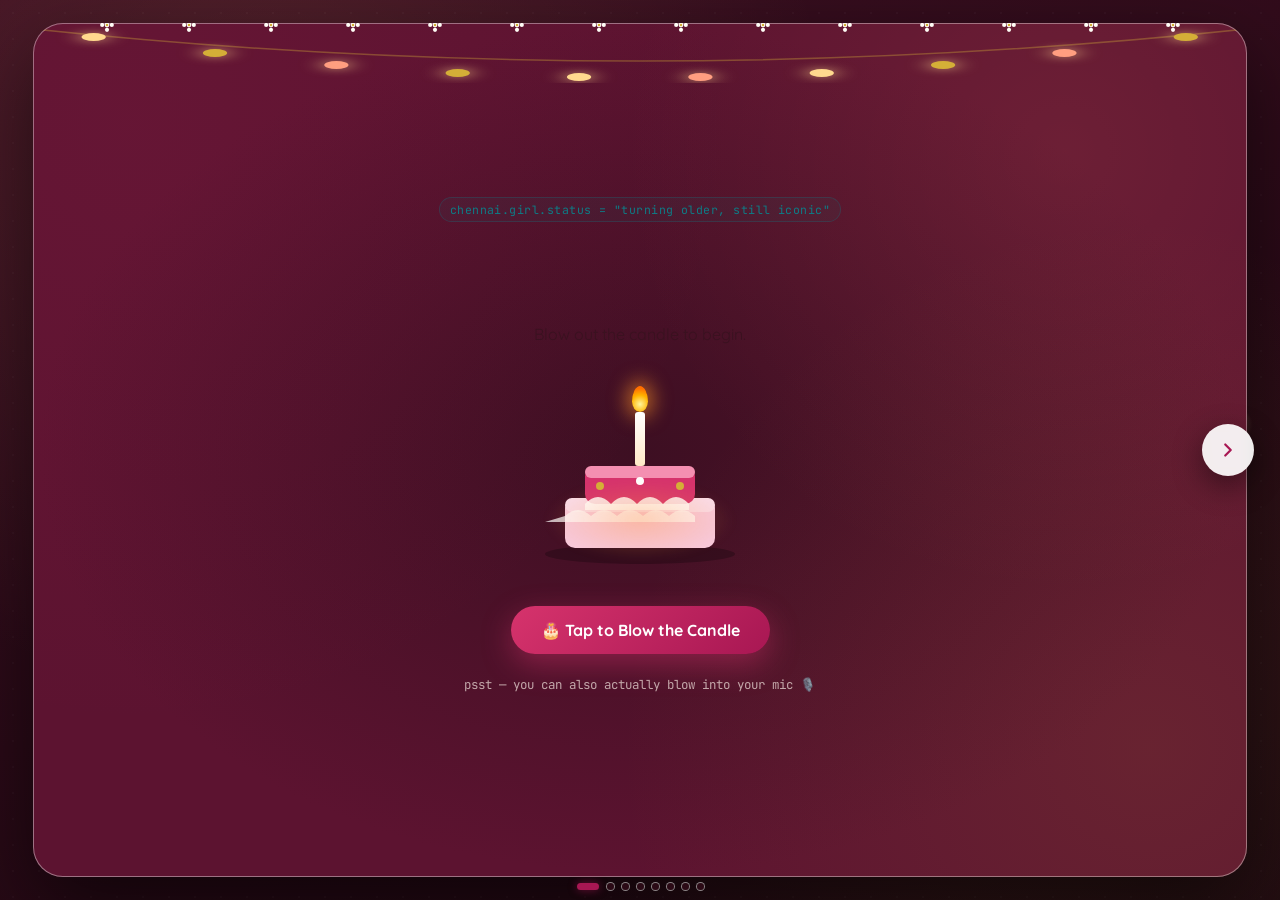
==== index.html @ cf581ee5 "Add files via upload" ====
<!DOCTYPE html>
<html lang="en">
<head>
<meta charset="UTF-8">
<meta name="viewport" content="width=device-width, initial-scale=1.0, maximum-scale=1, user-scalable=no">
<title>Happy Birthday, Ruth Mariya ✦</title>
<link rel="preconnect" href="https://fonts.googleapis.com">
<link rel="preconnect" href="https://fonts.gstatic.com" crossorigin>
<link href="https://fonts.googleapis.com/css2?family=Playfair+Display:ital,wght@0,500;0,600;0,700;1,600&family=Quicksand:wght@400;500;600;700&family=JetBrains+Mono:wght@400;500&family=Anton&family=Dancing+Script:wght@600;700&display=swap" rel="stylesheet">
<link rel="stylesheet" href="styles.css">
</head>
<body>

<canvas id="confetti"></canvas>

<div id="stage">
  <div class="bokeh" style="width:60px; height:60px; top:8%; left:6%; animation-duration:7s;"></div>
  <div class="bokeh" style="width:34px; height:34px; top:70%; left:12%; animation-duration:9s; animation-delay:1s;"></div>
  <div class="bokeh" style="width:80px; height:80px; top:18%; left:88%; animation-duration:8s; animation-delay:2s;"></div>
  <div class="bokeh" style="width:26px; height:26px; top:82%; left:80%; animation-duration:6s; animation-delay:0.5s;"></div>
  <div class="bokeh" style="width:44px; height:44px; top:50%; left:3%; animation-duration:10s; animation-delay:1.5s;"></div>
  <div class="bokeh" style="width:50px; height:50px; top:45%; left:94%; animation-duration:8.5s; animation-delay:2.5s;"></div>


  <!-- ============ SLIDE 0 — CANDLE ============ -->
  <section class="slide cake-slide active" data-index="0">
    <div class="garland" aria-hidden="true"></div>

    <svg class="string-lights" viewBox="0 0 400 60" preserveAspectRatio="none">
      <path d="M0 6 Q200 70 400 6" fill="none" stroke="rgba(212,175,55,0.35)" stroke-width="1.5"/>
      <g class="bulb-row">
        <circle class="bulb" cx="20" cy="14" r="4"/><circle class="bulb" cx="60" cy="30" r="4"/>
        <circle class="bulb" cx="100" cy="42" r="4"/><circle class="bulb" cx="140" cy="50" r="4"/>
        <circle class="bulb" cx="180" cy="54" r="4"/><circle class="bulb" cx="220" cy="54" r="4"/>
        <circle class="bulb" cx="260" cy="50" r="4"/><circle class="bulb" cx="300" cy="42" r="4"/>
        <circle class="bulb" cx="340" cy="30" r="4"/><circle class="bulb" cx="380" cy="14" r="4"/>
      </g>
    </svg>

    <div class="content">
      <span class="tag reveal">chennai.girl.status = "turning older, still iconic"</span>
      <h1 class="title title-glow reveal">Make a wish, Princess 🕯️</h1>
      <p class="message reveal">Blow out the candle to begin.</p>

      <div class="cake-wrap reveal">
        <div class="cake-glow"></div>
        <div class="candle"></div>
        <div class="flame" id="flame"></div>
        <svg class="cake-svg" viewBox="0 0 220 140" id="cakeSvg">
          <ellipse cx="110" cy="128" rx="95" ry="10" fill="rgba(0,0,0,0.25)"/>
          <rect x="35" y="72" width="150" height="50" rx="10" fill="#F8C9DC"/>
          <rect x="35" y="72" width="150" height="14" rx="7" fill="#FADCE9"/>
          <rect x="55" y="40" width="110" height="38" rx="10" fill="#D6336C"/>
          <rect x="55" y="40" width="110" height="12" rx="6" fill="#F48FB1"/>
          <path d="M55 78 q13 -14 26 0 q13 -14 26 0 q13 -14 26 0 q13 -14 26 0 v6 h-104 z" fill="#fff" opacity="0.85"/>
          <path d="M35 90 q13 -12 26 0 q13 -12 26 0 q13 -12 26 0 q13 -12 26 0 q13 -12 26 0 v6 h-150 z" fill="#fff" opacity="0.7"/>
          <circle cx="70" cy="60" r="4" fill="#D4AF37"/>
          <circle cx="110" cy="55" r="4" fill="#fff"/>
          <circle cx="150" cy="60" r="4" fill="#D4AF37"/>
        </svg>
      </div>

      <button id="blowBtn">🎂 Tap to Blow the Candle</button>
      <div class="mic-hint">psst — you can also actually blow into your mic 🎙️</div>
      <div class="wish-made" id="wishMade">✨ Wish made. Chennai skies heard it. ✨</div>
    </div>
  </section>

  <!-- ============ SLIDE 1 — HERO ============ -->
  <section class="slide hero-slide" data-index="1">

    <svg class="hero-decor topleft" viewBox="0 0 170 170" fill="none" stroke="var(--rose-deep)" stroke-width="2" stroke-linecap="round">
      <ellipse cx="40" cy="40" rx="26" ry="32" opacity="0.55"/>
      <ellipse cx="78" cy="30" rx="22" ry="28" opacity="0.75"/>
      <ellipse cx="55" cy="70" rx="20" ry="25" opacity="0.9"/>
      <path d="M40 72 L48 110" opacity="0.5"/>
      <path d="M78 58 L70 108" opacity="0.7"/>
      <path d="M55 95 L58 128" opacity="0.9"/>
      <circle cx="130" cy="18" r="3" fill="var(--gold)" stroke="none"/>
      <circle cx="145" cy="40" r="2.4" fill="var(--coral)" stroke="none"/>
      <circle cx="120" cy="45" r="2" fill="var(--rose)" stroke="none"/>
    </svg>

    <svg class="hero-decor bottomright" viewBox="0 0 230 200" fill="none" stroke="var(--maroon)" stroke-width="2" stroke-linecap="round" stroke-linejoin="round">
      <rect x="20" y="118" width="52" height="52" rx="3" opacity="0.55"/>
      <path d="M20 140 H72 M46 118 V170" opacity="0.55"/>
      <rect x="78" y="98" width="62" height="72" rx="3" opacity="0.8"/>
      <path d="M78 126 H140 M109 98 V170" opacity="0.8"/>
      <path d="M170 60 C168 40 190 30 196 48 C202 30 220 40 214 60 C230 55 232 78 214 80 C222 96 200 104 196 88 C190 104 168 96 176 80 C160 78 162 55 170 60 Z" opacity="0.85"/>
      <path d="M196 100 L196 130" opacity="0.6"/>
      <path d="M150 70 l6 6 M158 55 l7 3 M180 30 l3 8 M205 25 l5 6" opacity="0.7"/>
      <path d="M215 15 l4 4 -4 4 -4 -4 Z" fill="var(--gold)" stroke="none" opacity="0.9"/>
      <circle cx="160" cy="40" r="2.6" fill="var(--rose)" stroke="none"/>
      <circle cx="145" cy="25" r="2" fill="var(--coral)" stroke="none"/>
    </svg>

    <!-- jasmine cluster, top right -->
    <svg class="hero-decor topright" viewBox="0 0 150 130" fill="none">
      <g stroke="var(--rose-deep)" stroke-width="1.4">
        <g transform="translate(30,28)">
          <circle r="9" fill="#FFFDF6"/><circle cx="-13" r="7.5" fill="#FFFDF6"/><circle cx="13" r="7.5" fill="#FFFDF6"/>
          <circle cy="-13" r="7.5" fill="#FFFDF6"/><circle cy="13" r="7.5" fill="#FFFDF6"/>
          <circle cx="-9" cy="-9" r="7" fill="#FFFDF6"/><circle cx="9" cy="-9" r="7" fill="#FFFDF6"/>
          <circle r="4" fill="var(--gold)" stroke="none"/>
        </g>
        <g transform="translate(88,18) scale(0.75)">
          <circle r="9" fill="#FFFDF6"/><circle cx="-13" r="7.5" fill="#FFFDF6"/><circle cx="13" r="7.5" fill="#FFFDF6"/>
          <circle cy="-13" r="7.5" fill="#FFFDF6"/><circle cy="13" r="7.5" fill="#FFFDF6"/>
          <circle r="4" fill="var(--gold)" stroke="none"/>
        </g>
        <g transform="translate(65,58) scale(0.55)">
          <circle r="9" fill="#FFFDF6"/><circle cx="-13" r="7.5" fill="#FFFDF6"/><circle cx="13" r="7.5" fill="#FFFDF6"/>
          <circle cy="-13" r="7.5" fill="#FFFDF6"/><circle cy="13" r="7.5" fill="#FFFDF6"/>
          <circle r="4" fill="var(--rose)" stroke="none"/>
        </g>
        <path d="M30 41 Q26 70 40 92" opacity="0.6"/>
        <path d="M88 31 Q80 55 65 66" opacity="0.6"/>
        <ellipse cx="20" cy="70" rx="7" ry="3" fill="#8FAE68" stroke="none" transform="rotate(-30 20 70)"/>
        <ellipse cx="48" cy="82" rx="7" ry="3" fill="#8FAE68" stroke="none" transform="rotate(20 48 82)"/>
      </g>
    </svg>

    <!-- jasmine sprig, bottom left -->
    <svg class="hero-decor bottomleft" viewBox="0 0 150 120" fill="none">
      <g stroke="var(--gold)" stroke-width="1.4">
        <path d="M10 110 Q30 70 20 30" opacity="0.55"/>
        <g transform="translate(20,28)">
          <circle r="8" fill="#FFFDF6"/><circle cx="-12" r="6.6" fill="#FFFDF6"/><circle cx="12" r="6.6" fill="#FFFDF6"/>
          <circle cy="-12" r="6.6" fill="#FFFDF6"/><circle cy="12" r="6.6" fill="#FFFDF6"/>
          <circle r="3.6" fill="var(--rose)" stroke="none"/>
        </g>
        <g transform="translate(46,54) scale(0.7)">
          <circle r="8" fill="#FFFDF6"/><circle cx="-12" r="6.6" fill="#FFFDF6"/><circle cx="12" r="6.6" fill="#FFFDF6"/>
          <circle cy="-12" r="6.6" fill="#FFFDF6"/><circle cy="12" r="6.6" fill="#FFFDF6"/>
          <circle r="3.6" fill="var(--gold)" stroke="none"/>
        </g>
        <ellipse cx="14" cy="70" rx="6" ry="2.6" fill="#8FAE68" stroke="none" transform="rotate(-40 14 70)"/>
        <ellipse cx="35" cy="90" rx="6" ry="2.6" fill="#8FAE68" stroke="none" transform="rotate(15 35 90)"/>
      </g>
    </svg>

    <!-- ambient floating jasmine petals -->
    <div class="petal-layer" aria-hidden="true">
      <div class="petal" style="left:8%;  width:14px; height:14px; animation-duration:11s; animation-delay:0s;">
        <svg viewBox="0 0 20 20"><circle cx="10" cy="10" r="3" fill="#FFFDF6"/><circle cx="4" cy="10" r="2.6" fill="#FFFDF6"/><circle cx="16" cy="10" r="2.6" fill="#FFFDF6"/><circle cx="10" cy="4" r="2.6" fill="#FFFDF6"/><circle cx="10" cy="16" r="2.6" fill="#FFFDF6"/><circle cx="10" cy="10" r="1.6" fill="var(--gold)"/></svg>
      </div>
      <div class="petal" style="left:22%; width:10px; height:10px; animation-duration:14s; animation-delay:2s;">
        <svg viewBox="0 0 20 20"><circle cx="10" cy="10" r="3" fill="#FFFDF6"/><circle cx="4" cy="10" r="2.6" fill="#FFFDF6"/><circle cx="16" cy="10" r="2.6" fill="#FFFDF6"/><circle cx="10" cy="4" r="2.6" fill="#FFFDF6"/><circle cx="10" cy="16" r="2.6" fill="#FFFDF6"/><circle cx="10" cy="10" r="1.6" fill="var(--rose)"/></svg>
      </div>
      <div class="petal" style="left:48%; width:12px; height:12px; animation-duration:9s;  animation-delay:1s;">
        <svg viewBox="0 0 20 20"><circle cx="10" cy="10" r="3" fill="#FFFDF6"/><circle cx="4" cy="10" r="2.6" fill="#FFFDF6"/><circle cx="16" cy="10" r="2.6" fill="#FFFDF6"/><circle cx="10" cy="4" r="2.6" fill="#FFFDF6"/><circle cx="10" cy="16" r="2.6" fill="#FFFDF6"/><circle cx="10" cy="10" r="1.6" fill="var(--gold)"/></svg>
      </div>
      <div class="petal" style="left:66%; width:11px; height:11px; animation-duration:13s; animation-delay:3.5s;">
        <svg viewBox="0 0 20 20"><circle cx="10" cy="10" r="3" fill="#FFFDF6"/><circle cx="4" cy="10" r="2.6" fill="#FFFDF6"/><circle cx="16" cy="10" r="2.6" fill="#FFFDF6"/><circle cx="10" cy="4" r="2.6" fill="#FFFDF6"/><circle cx="10" cy="16" r="2.6" fill="#FFFDF6"/><circle cx="10" cy="10" r="1.6" fill="var(--rose)"/></svg>
      </div>
      <div class="petal" style="left:80%; width:15px; height:15px; animation-duration:10s; animation-delay:0.8s;">
        <svg viewBox="0 0 20 20"><circle cx="10" cy="10" r="3" fill="#FFFDF6"/><circle cx="4" cy="10" r="2.6" fill="#FFFDF6"/><circle cx="16" cy="10" r="2.6" fill="#FFFDF6"/><circle cx="10" cy="4" r="2.6" fill="#FFFDF6"/><circle cx="10" cy="16" r="2.6" fill="#FFFDF6"/><circle cx="10" cy="10" r="1.6" fill="var(--gold)"/></svg>
      </div>
      <div class="petal" style="left:92%; width:9px;  height:9px;  animation-duration:15s; animation-delay:4.5s;">
        <svg viewBox="0 0 20 20"><circle cx="10" cy="10" r="3" fill="#FFFDF6"/><circle cx="4" cy="10" r="2.6" fill="#FFFDF6"/><circle cx="16" cy="10" r="2.6" fill="#FFFDF6"/><circle cx="10" cy="4" r="2.6" fill="#FFFDF6"/><circle cx="10" cy="16" r="2.6" fill="#FFFDF6"/><circle cx="10" cy="10" r="1.6" fill="var(--rose)"/></svg>
      </div>
    </div>

    <div class="hero-card">
      <div class="hero-photo-col">
        <div class="hero-photo-frame reveal" data-img="hero">
          <div class="fallback">Ruth<br>Mariya S</div>
        </div>
        <div class="hero-dots reveal" aria-hidden="true"><span></span><span></span><span></span></div>
        <div class="hero-handle reveal">devops.engineer 🌸 Chennai</div>
      </div>
      <div class="hero-text-col">
        <span class="hero-eyebrow reveal">git commit -m "another trip around the sun"</span>
        <h1 class="hero-headline reveal">Happy<br><span class="accent">Birthday</span></h1>
        <p class="hero-message reveal">Chennai girl, jasmine in her hair, biryani on her plate, and the whole Bay of Bengal in her heart. Wishing my favourite Junior a year as bright as she is.</p>
        <div class="hero-name-row reveal">
          <svg class="hero-name-flower" viewBox="0 0 30 30" fill="none" stroke="var(--gold)" stroke-width="1.2">
            <circle cx="15" cy="15" r="4.2" fill="#FFFDF6"/><circle cx="6" cy="15" r="3.6" fill="#FFFDF6"/><circle cx="24" cy="15" r="3.6" fill="#FFFDF6"/>
            <circle cx="15" cy="6" r="3.6" fill="#FFFDF6"/><circle cx="15" cy="24" r="3.6" fill="#FFFDF6"/>
            <circle cx="15" cy="15" r="2" fill="var(--rose)" stroke="none"/>
          </svg>
          <div class="hero-name">Ruth Mariya</div>
        </div>
      </div>
    </div>
  </section>

  <!-- ============ SLIDES 2–6 — CHAPTERS (rendered by JS) ============ -->

</div>

<button class="nav-arrow" id="prevBtn" aria-label="Previous">
  <svg viewBox="0 0 24 24" fill="none" stroke-width="2.4" stroke-linecap="round" stroke-linejoin="round"><path d="M15 18l-6-6 6-6"/></svg>
</button>
<button class="nav-arrow hint" id="nextBtn" aria-label="Next">
  <svg viewBox="0 0 24 24" fill="none" stroke-width="2.4" stroke-linecap="round" stroke-linejoin="round"><path d="M9 18l6-6-6-6"/></svg>
</button>
<div id="dots"></div>

<script src="script.js"></script>
</body>
</html>
---- styles.css ----
/* =========================================================
   RUTH'S BIRTHDAY SITE — design tokens
   Palette:
     --cream        #FFF6ED  jasmine-cotton background
     --rose         #D6336C  kumkum / temple pink (primary)
     --rose-deep    #A81753  pressed / active rose
     --maroon       #5C1330  kanjivaram silk (headings / ink)
     --coral        #FF8A65  Marina Beach sunset accent
     --gold         #D4A B37 -> corrected below
     --gold         #D4AF37  temple gold / jasmine centers
     --teal         #0E7C86  Bay of Bengal accent (used sparingly)
     --ink          #3A1220  body text
   Type:
     Display: 'Playfair Display' (celebratory serif, restrained)
     Body:    'Quicksand'        (warm, rounded)
     Utility: 'JetBrains Mono'   (devops in-joke tags)
   Signature element: an animated jasmine "mālai" (garland) motif that
   drapes across every slide, plus a real blow-the-candle ritual to open.
   ========================================================= */

:root{
  --cream:#FFF6ED;
  --cream-2:#FFEFE0;
  --rose:#D6336C;
  --rose-deep:#A81753;
  --maroon:#5C1330;
  --coral:#FF8A65;
  --gold:#D4AF37;
  --teal:#0E7C86;
  --ink:#3A1220;
  --shadow: 0 20px 60px rgba(92,19,48,0.18);
}

*{box-sizing:border-box; -webkit-tap-highlight-color:transparent;}
html,body{margin:0; padding:0; height:100%; overflow:hidden; background:var(--maroon);}
body{
  font-family:'Quicksand', sans-serif;
  color:var(--ink);
}
@media (prefers-reduced-motion: reduce){
  *{animation-duration:0.001ms !important; animation-iteration-count:1 !important; transition-duration:0.001ms !important;}
}

h1,h2,h3{ font-family:'Playfair Display', serif; margin:0; }
.tag{
  font-family:'JetBrains Mono', monospace;
  font-size:0.72rem;
  letter-spacing:0.04em;
  color:var(--teal);
  background:rgba(14,124,134,0.08);
  border:1px solid rgba(14,124,134,0.25);
  padding:4px 10px;
  border-radius:20px;
  display:inline-block;
}

/* ---------- STAGE ---------- */
#stage{
  position:relative;
  width:100vw;
  height:100vh;
  height:100dvh;
  overflow:hidden;
  background:
    radial-gradient(circle at 20% 15%, rgba(255,175,120,0.12), transparent 45%),
    radial-gradient(circle at 82% 78%, rgba(212,175,55,0.10), transparent 40%),
    linear-gradient(160deg, #3d0f22 0%, #2a0a17 55%, #1c0710 100%);
}
#stage::before{
  content:"";
  position:absolute; inset:0;
  pointer-events:none;
  opacity:0.5;
  background-image:radial-gradient(rgba(255,255,255,0.05) 1px, transparent 1.4px);
  background-size:26px 26px;
}
.bokeh{
  position:absolute; border-radius:50%;
  background:radial-gradient(circle at 35% 35%, rgba(255,214,153,0.55), rgba(255,214,153,0) 70%);
  filter:blur(1px);
  animation:bokehDrift ease-in-out infinite;
  pointer-events:none;
  z-index:1;
}
@keyframes bokehDrift{
  0%,100%{ transform:translateY(0) translateX(0) scale(1); opacity:0.5; }
  50%{ transform:translateY(-22px) translateX(10px) scale(1.15); opacity:0.85; }
}

.slide{
  position:absolute;
  inset:2.6vh 2.6vw;
  border-radius:30px;
  display:flex;
  align-items:center;
  justify-content:center;
  transform:translateX(112%) scale(0.96);
  transition:transform 0.85s cubic-bezier(.65,.05,.28,1);
  background:linear-gradient(180deg, var(--cream) 0%, var(--cream-2) 100%);
  overflow:hidden;
  box-shadow:0 30px 80px rgba(0,0,0,0.55), 0 0 0 1px rgba(255,255,255,0.4) inset;
  z-index:2;
}
.slide.active{ transform:translateX(0%) scale(1); z-index:3; }
.slide.prev{ transform:translateX(-112%) scale(0.96); }

/* petal-strewn texture on every slide */
.slide::before{
  content:"";
  position:absolute; inset:0;
  background-image:
    radial-gradient(circle at 8% 12%, rgba(214,51,108,0.08) 0, transparent 45%),
    radial-gradient(circle at 92% 85%, rgba(212,175,55,0.10) 0, transparent 40%),
    radial-gradient(circle at 85% 15%, rgba(255,138,101,0.10) 0, transparent 35%);
  pointer-events:none;
}

@media (max-width:640px){
  .slide{ inset:0; border-radius:0; }
}

/* ---------- JASMINE GARLAND (signature element) ---------- */
.garland{
  position:absolute;
  top:-6px; left:0; right:0;
  height:70px;
  display:flex;
  justify-content:space-evenly;
  pointer-events:none;
  z-index:5;
}
.garland span{
  display:inline-block;
  width:16px; height:16px;
  animation:sway 3.2s ease-in-out infinite;
  transform-origin:top center;
}
.garland span svg{ width:100%; height:100%; }
.garland span:nth-child(odd){ animation-delay:0.4s; }
.garland span:nth-child(3n){ animation-delay:0.9s; }
@keyframes sway{
  0%,100%{ transform:rotate(-6deg) translateY(0); }
  50%{ transform:rotate(6deg) translateY(3px); }
}

/* ---------- CONTENT SHELL ---------- */
.content{
  position:relative;
  z-index:3;
  max-width:640px;
  width:88%;
  text-align:center;
  padding:90px 16px 120px;
  display:flex;
  flex-direction:column;
  align-items:center;
  gap:14px;
}

.frame{
  position:relative;
  width:220px; height:220px;
  border-radius:50%;
  overflow:hidden;
  border:5px solid var(--gold);
  box-shadow:var(--shadow), 0 0 0 8px rgba(214,51,108,0.12);
  background:linear-gradient(135deg, var(--rose), var(--coral));
  display:flex; align-items:center; justify-content:center;
}
.frame img{ width:100%; height:100%; object-fit:cover; display:block; }
.frame .fallback{
  color:#fff; font-family:'Playfair Display',serif; font-size:0.85rem;
  padding:10px; text-align:center; line-height:1.4;
}

h1.title{ font-size:clamp(1.7rem, 6vw, 2.6rem); color:var(--maroon); font-weight:700; }
h2.subtitle{ font-size:clamp(1.2rem, 4.4vw, 1.7rem); color:var(--rose-deep); font-style:italic; font-weight:600;}
p.message{ font-size:1rem; line-height:1.7; color:var(--ink); max-width:520px; }

.divider{
  width:70px; height:3px; border-radius:3px;
  background:linear-gradient(90deg, var(--gold), var(--rose));
  margin:2px 0;
}

/* ---------- STAGGERED ENTRANCE REVEAL ---------- */
.reveal{ opacity:0; transform:translateY(18px); }
.reveal-play{ animation:revealUp 0.75s cubic-bezier(.2,.8,.2,1) forwards; }
@keyframes revealUp{ to{ opacity:1; transform:translateY(0); } }
.reveal-play:nth-child(1){ animation-delay:0s; }
.reveal-play:nth-child(2){ animation-delay:0.12s; }
.reveal-play:nth-child(3){ animation-delay:0.26s; }
.reveal-play:nth-child(4){ animation-delay:0.4s; }
.reveal-play:nth-child(5){ animation-delay:0.54s; }
.reveal-play:nth-child(6){ animation-delay:0.68s; }

/* ---------- NAV ARROWS ---------- */
.nav-arrow{
  position:absolute;
  top:50%; transform:translateY(-50%);
  z-index:20;
  width:52px; height:52px;
  border-radius:50%;
  border:none;
  background:rgba(255,255,255,0.92);
  backdrop-filter:blur(4px);
  box-shadow:0 10px 30px rgba(0,0,0,0.45);
  display:flex; align-items:center; justify-content:center;
  cursor:pointer;
  transition:transform .2s ease, background .2s ease, opacity .3s ease;
}
.nav-arrow:hover{ transform:translateY(-50%) scale(1.08); background:#fff; }
.nav-arrow:active{ transform:translateY(-50%) scale(0.95); }
.nav-arrow svg{ width:22px; height:22px; stroke:var(--rose-deep); }
#nextBtn{ right:26px; }
#prevBtn{ left:26px; }
.nav-arrow[disabled]{ opacity:0; pointer-events:none; }

/* pulse hint for first-time users */
@keyframes pulseGlow{
  0%,100%{ box-shadow:0 10px 30px rgba(0,0,0,0.45), 0 0 0 0 rgba(255,201,140,0.5); }
  50%{ box-shadow:0 10px 30px rgba(0,0,0,0.45), 0 0 0 14px rgba(255,201,140,0); }
}
.nav-arrow.hint{ animation:pulseGlow 1.8s ease-in-out infinite; }

/* ---------- PROGRESS DOTS ---------- */
#dots{
  position:absolute; bottom:10px; left:0; right:0;
  z-index:20;
  display:flex; justify-content:center; gap:8px;
  pointer-events:none;
}
#dots .dot{
  width:7px; height:7px; border-radius:50%;
  background:rgba(92,19,48,0.3);
  box-shadow:0 0 0 1px rgba(255,255,255,0.5);
  transition:all .3s ease;
}
#dots .dot.active{ background:var(--rose-deep); width:22px; border-radius:5px; box-shadow:0 0 8px rgba(168,23,83,0.6); }

/* ---------- SLIDE 0 : CANDLE ---------- */
.cake-slide{ background:radial-gradient(ellipse at center, #3d0f22 0%, var(--maroon) 70%); }
.cake-slide .content{ color:var(--cream); padding-bottom:60px;}
.cake-slide h1{ color:var(--cream); }

.string-lights{ position:absolute; top:0; left:0; width:100%; height:60px; z-index:4; }
.bulb{ fill:var(--gold); animation:twinkle 1.8s ease-in-out infinite; filter:drop-shadow(0 0 4px rgba(255,214,140,0.9)); }
.bulb-row .bulb:nth-child(odd){ animation-delay:0.3s; fill:#FFD98E; }
.bulb-row .bulb:nth-child(3n){ animation-delay:0.7s; fill:#FF9E80; }
@keyframes twinkle{ 0%,100%{ opacity:0.55; transform:scale(0.9); } 50%{ opacity:1; transform:scale(1.15); } }

.title-glow{
  background:linear-gradient(90deg, var(--cream) 0%, #FFE9B8 35%, var(--gold) 50%, #FFE9B8 65%, var(--cream) 100%);
  background-size:220% auto;
  -webkit-background-clip:text; background-clip:text; color:transparent;
  animation:shimmer 4.5s linear infinite;
  text-shadow:0 0 24px rgba(212,175,55,0.25);
}
@keyframes shimmer{ 0%{ background-position:0% 50%; } 100%{ background-position:-220% 50%; } }

.cake-wrap{ position:relative; width:220px; margin:48px auto 0; }
.cake-glow{
  position:absolute; left:50%; bottom:6px; transform:translateX(-50%);
  width:190px; height:80px; border-radius:50%;
  background:radial-gradient(ellipse, rgba(255,150,60,0.35) 0%, rgba(255,150,60,0) 70%);
  filter:blur(4px);
  pointer-events:none;
}
.candle{
  position:absolute; top:-14px; left:50%; transform:translateX(-50%);
  width:10px; height:54px; background:linear-gradient(180deg,#fff,#ffe9c7); border-radius:3px;
  z-index:2;
}
.flame{
  position:absolute; top:-40px; left:50%; transform:translateX(-50%);
  width:16px; height:26px;
  background:radial-gradient(circle at 50% 70%, #fff59d 0%, #ffb300 45%, #ff6f00 80%);
  border-radius:50% 50% 50% 50% / 60% 60% 40% 40%;
  filter:blur(0.3px);
  animation:flicker 0.35s ease-in-out infinite alternate;
  transform-origin:bottom center;
  box-shadow:0 0 18px 6px rgba(255,150,40,0.55);
}
@keyframes flicker{
  0%{ transform:translateX(-50%) rotate(-3deg) scale(1); }
  100%{ transform:translateX(-50%) rotate(3deg) scale(1.08); }
}
.flame.out{ animation:none; opacity:0; transition:opacity .4s ease; }
.smoke{
  position:absolute; top:-30px; left:50%; width:6px; height:6px; border-radius:50%;
  background:rgba(255,255,255,0.5); opacity:0; pointer-events:none;
}
.cake-svg{ width:220px; display:block; }
#blowBtn{
  margin-top:26px;
  font-family:'Quicksand', sans-serif;
  font-weight:700;
  font-size:1rem;
  color:#fff;
  background:linear-gradient(135deg, var(--rose), var(--rose-deep));
  border:none; padding:14px 30px; border-radius:40px;
  cursor:pointer;
  box-shadow:0 10px 30px rgba(214,51,108,0.45);
  transition:transform .2s ease;
}
#blowBtn:hover{ transform:translateY(-2px) scale(1.03); }
#blowBtn:active{ transform:scale(0.96); }
.mic-hint{ font-size:0.78rem; opacity:0.65; margin-top:8px; font-family:'JetBrains Mono',monospace;}
.wish-made{
  opacity:0; transform:translateY(8px);
  transition:opacity .5s ease, transform .5s ease;
  font-family:'Playfair Display', serif; font-style:italic; color:var(--gold);
  font-size:1.2rem;
}
.wish-made.show{ opacity:1; transform:translateY(0); }
#enterBtn{
  opacity:0; pointer-events:none;
  transition:opacity .6s ease;
  margin-top:18px;
  font-family:'JetBrains Mono', monospace;
  font-size:0.85rem;
  color:var(--maroon);
  background:var(--gold);
  border:none; padding:10px 22px; border-radius:30px;
  cursor:pointer;
}
#enterBtn.show{ opacity:1; pointer-events:auto; }

/* confetti canvas */
#confetti{ position:fixed; inset:0; z-index:50; pointer-events:none; }

/* ---------- HERO SLIDE (invitation-card layout) ---------- */
.hero-slide{
  background:linear-gradient(180deg, #FFF0E6 0%, var(--cream) 60%);
  align-items:stretch;
}
.hero-card{
  position:relative;
  width:100%; height:100%;
  display:grid;
  grid-template-columns:1fr 1.15fr;
  align-items:center;
  gap:28px;
  padding:78px 74px 64px;
  z-index:3;
}
.hero-photo-col{
  display:flex; flex-direction:column; align-items:flex-start;
  gap:12px;
  position:relative;
}
.hero-photo-frame{
  position:relative;
  width:100%;
  max-width:280px;
  aspect-ratio:3/4;
  border-radius:14px;
  overflow:hidden;
  box-shadow:var(--shadow);
  background:linear-gradient(135deg, var(--rose), var(--coral));
  display:flex; align-items:center; justify-content:center;
}
.hero-photo-frame img{ width:100%; height:100%; object-fit:cover; display:block; }
.hero-photo-frame .fallback{
  color:#fff; font-family:'Playfair Display',serif; font-size:1rem; text-align:center; padding:10px;
}
.hero-dots{
  position:absolute;
  right:-16px; bottom:64px;
  display:flex; flex-direction:column; align-items:center; gap:6px;
  z-index:4;
}
.hero-dots span{ display:block; border-radius:50%; background:var(--gold); opacity:0.85; }
.hero-dots span:nth-child(1){ width:12px; height:12px; background:#EBD9B4; }
.hero-dots span:nth-child(2){ width:20px; height:20px; background:var(--coral); }
.hero-dots span:nth-child(3){ width:34px; height:34px; background:var(--rose-deep); }
.hero-handle{
  font-family:'JetBrains Mono', monospace;
  font-size:0.8rem;
  color:var(--rose-deep);
}
.hero-text-col{
  display:flex; flex-direction:column; align-items:flex-start; text-align:left; gap:6px;
}
.hero-eyebrow{
  font-family:'JetBrains Mono', monospace;
  font-size:0.72rem;
  color:var(--teal);
  background:rgba(14,124,134,0.08);
  border:1px solid rgba(14,124,134,0.25);
  padding:4px 10px;
  border-radius:20px;
  margin-bottom:6px;
}
.hero-headline{
  font-family:'Anton', sans-serif;
  font-weight:400;
  text-transform:uppercase;
  line-height:0.92;
  color:var(--maroon);
  font-size:clamp(2.6rem, 8.4vw, 5.2rem);
  letter-spacing:0.01em;
}
.hero-headline .accent{ color:var(--rose); }
.hero-message{
  font-family:'Quicksand', sans-serif;
  font-size:1rem;
  line-height:1.65;
  color:var(--ink);
  max-width:380px;
  margin-top:6px;
}
.hero-name{
  font-family:'Dancing Script', cursive;
  font-weight:700;
  font-size:clamp(2.4rem, 6vw, 3.4rem);
  margin-top:6px;
  background:linear-gradient(90deg, var(--rose-deep) 20%, var(--gold) 45%, var(--rose-deep) 70%);
  background-size:250% auto;
  -webkit-background-clip:text; background-clip:text; color:transparent;
  animation:shimmer 6s linear infinite;
}
.hero-decor{ position:absolute; z-index:1; pointer-events:none; }
.hero-decor.topleft{ top:0; left:0; width:170px; opacity:0.9; }
.hero-decor.bottomright{ bottom:0; right:0; width:230px; opacity:0.85; }
.hero-decor.topright{ top:6px; right:4%; width:150px; opacity:0.85; z-index:1; }
.hero-decor.bottomleft{ bottom:4%; left:2%; width:150px; opacity:0.8; z-index:1; }

/* photo frame floral corner ornaments */
.hero-photo-frame::before,
.hero-photo-frame::after{
  content:"";
  position:absolute;
  width:54px; height:54px;
  background:no-repeat center/contain;
  z-index:4;
  pointer-events:none;
}
.hero-photo-frame::before{
  top:-16px; left:-16px;
  background-image:url("data:image/svg+xml;utf8,%3Csvg xmlns='http://www.w3.org/2000/svg' viewBox='0 0 60 60'%3E%3Cg fill='%23FFFDF6' stroke='%23D4AF37' stroke-width='1.2'%3E%3Ccircle cx='30' cy='30' r='7'/%3E%3Ccircle cx='14' cy='30' r='6'/%3E%3Ccircle cx='46' cy='30' r='6'/%3E%3Ccircle cx='30' cy='14' r='6'/%3E%3Ccircle cx='30' cy='46' r='6'/%3E%3Ccircle cx='19' cy='19' r='5.5'/%3E%3Ccircle cx='41' cy='19' r='5.5'/%3E%3C/g%3E%3Ccircle cx='30' cy='30' r='4' fill='%23D4AF37'/%3E%3C/svg%3E");
}
.hero-photo-frame::after{
  bottom:-16px; right:-16px;
  background-image:url("data:image/svg+xml;utf8,%3Csvg xmlns='http://www.w3.org/2000/svg' viewBox='0 0 60 60'%3E%3Cg fill='%23FFFDF6' stroke='%23D6336C' stroke-width='1.2'%3E%3Ccircle cx='30' cy='30' r='7'/%3E%3Ccircle cx='14' cy='30' r='6'/%3E%3Ccircle cx='46' cy='30' r='6'/%3E%3Ccircle cx='30' cy='14' r='6'/%3E%3Ccircle cx='30' cy='46' r='6'/%3E%3Ccircle cx='19' cy='41' r='5.5'/%3E%3Ccircle cx='41' cy='41' r='5.5'/%3E%3C/g%3E%3Ccircle cx='30' cy='30' r='4' fill='%23D6336C'/%3E%3C/svg%3E");
}

.hero-name-row{ display:flex; align-items:center; gap:10px; }
.hero-name-flower{ width:26px; height:26px; flex-shrink:0; opacity:0.9; }

/* floating jasmine petals ambient layer */
.petal-layer{ position:absolute; inset:0; z-index:2; pointer-events:none; overflow:hidden; }
.petal{
  position:absolute;
  top:-40px;
  opacity:0.8;
  animation:petalFall linear infinite;
}
.petal svg{ width:100%; height:100%; display:block; }
@keyframes petalFall{
  0%{ transform:translateY(-40px) translateX(0) rotate(0deg); }
  50%{ transform:translateY(48vh) translateX(18px) rotate(180deg); }
  100%{ transform:translateY(100vh) translateX(-12px) rotate(360deg); opacity:0.4; }
}

@media (max-width:760px){
  .hero-card{
    grid-template-columns:1fr;
    padding:86px 26px 118px;
    gap:18px;
    justify-items:center;
    text-align:center;
    overflow-y:auto;
  }
  .hero-photo-col{ align-items:center; }
  .hero-photo-frame{ max-width:220px; }
  .hero-dots{ display:none; }
  .hero-text-col{ align-items:center; text-align:center; }
  .hero-message{ max-width:340px; }
  .hero-decor.topleft{ width:110px; }
  .hero-decor.bottomright{ width:150px; }
  .hero-decor.topright,
  .hero-decor.bottomleft{ display:none; }
  .hero-name-row{ justify-content:center; }
}

/* ---------- CHAPTER SLIDE numbering-free content blocks ---------- */
.chapter-slide .frame{ width:196px; height:196px; }
.icon-row{ display:flex; gap:10px; font-size:1.4rem; margin-top:2px; }

.frame.polaroid{
  border-radius:14px;
  border:8px solid #FFFDF8;
  box-shadow:0 18px 40px rgba(0,0,0,0.22), 0 0 0 1px rgba(0,0,0,0.04);
  transition:transform .3s ease;
}
.tilt-left .frame.polaroid{ transform:rotate(-4deg); }
.tilt-right .frame.polaroid{ transform:rotate(4deg); }
.frame-badge{
  position:absolute;
  bottom:-14px; right:-14px;
  width:40px; height:40px;
  border-radius:50%;
  display:flex; align-items:center; justify-content:center;
  font-size:1.1rem;
  box-shadow:0 6px 16px rgba(0,0,0,0.25), 0 0 0 3px #FFFDF8;
  z-index:5;
}
.chapter-headline{
  font-family:'Anton', sans-serif;
  font-weight:400;
  text-transform:uppercase;
  font-style:normal;
  letter-spacing:0.01em;
  font-size:clamp(1.5rem, 5vw, 2.2rem);
}

/* final slide */
.final-slide{ background:linear-gradient(180deg, #FFEFE0 0%, #FFE1EC 100%); }
.final-slide .frame{ width:190px; height:190px; }

/* small screens */
@media (max-width:420px){
  .content{ padding:74px 12px 110px; gap:10px; }
  .frame{ width:170px; height:170px; }
  .nav-arrow{ width:44px; height:44px; }
  .tilt-left .frame.polaroid, .tilt-right .frame.polaroid{ transform:rotate(0deg); }
}
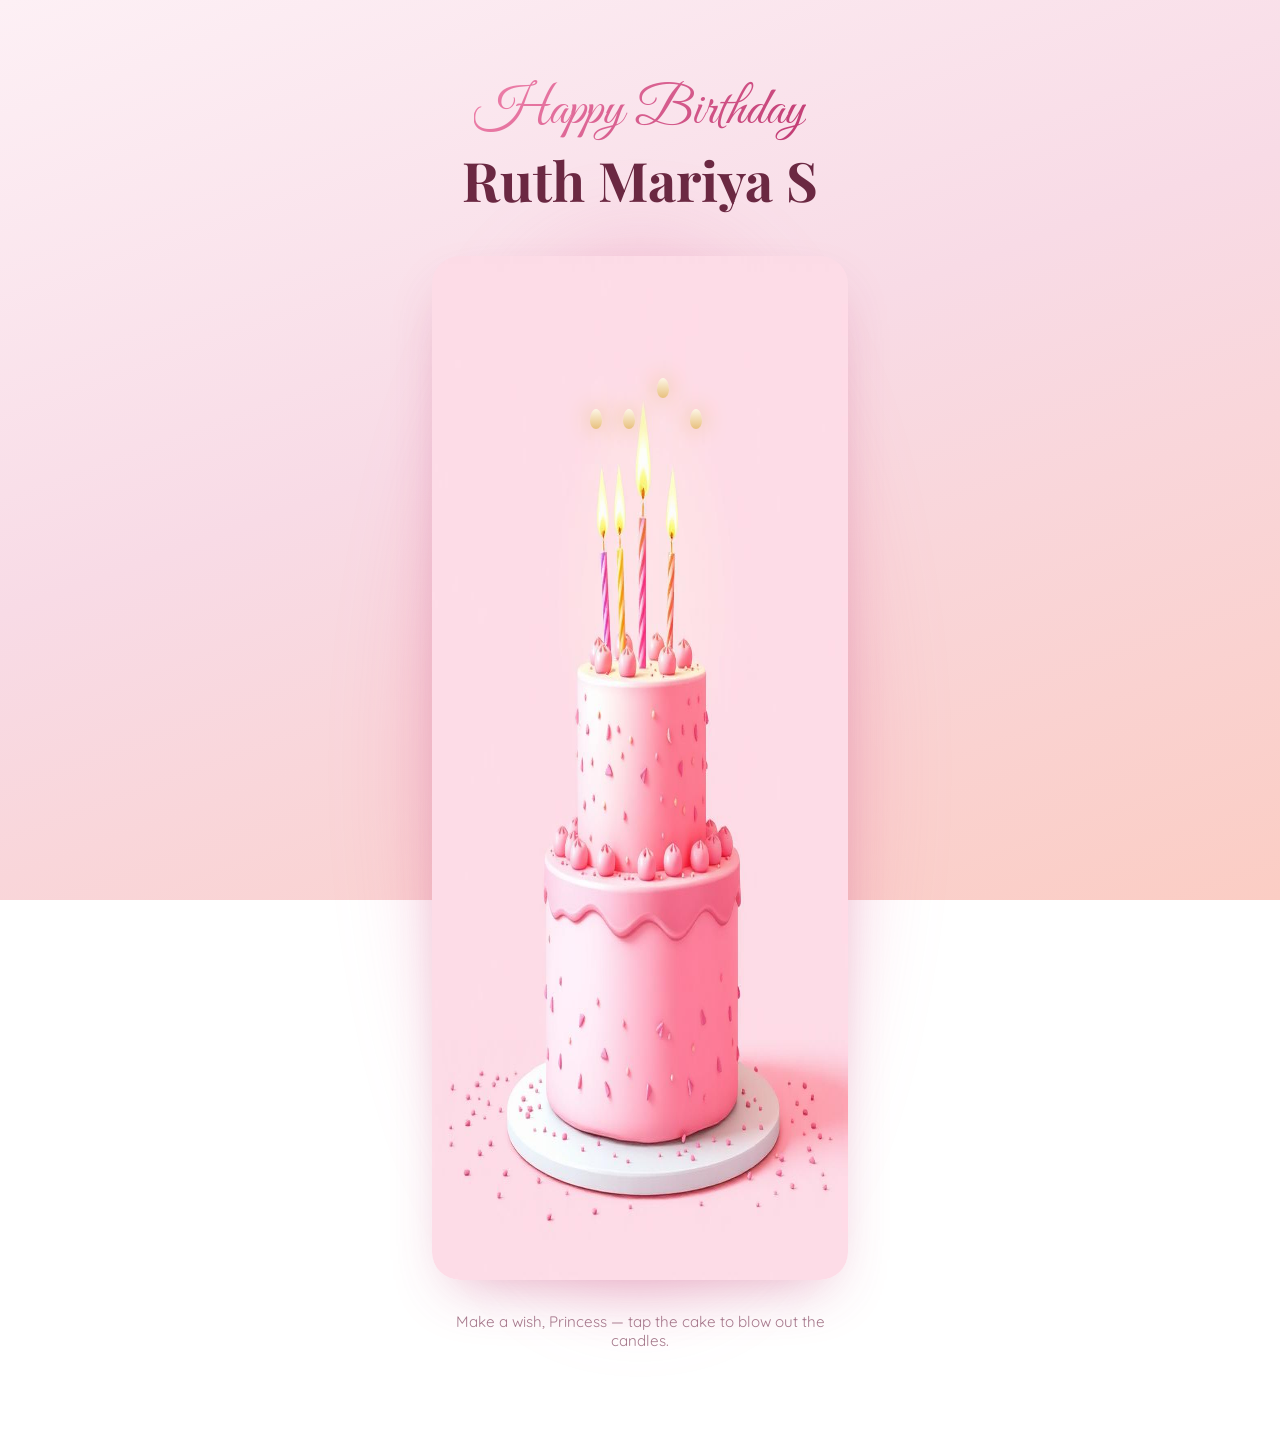
==== commit 690cab50: "Add files via upload" ====
--- a/index.html
+++ b/index.html
@@ -1,202 +1,85 @@
 <!DOCTYPE html>
 <html lang="en">
 <head>
-<meta charset="UTF-8">
-<meta name="viewport" content="width=device-width, initial-scale=1.0, maximum-scale=1, user-scalable=no">
-<title>Happy Birthday, Ruth Mariya ✦</title>
-<link rel="preconnect" href="https://fonts.googleapis.com">
-<link rel="preconnect" href="https://fonts.gstatic.com" crossorigin>
-<link href="https://fonts.googleapis.com/css2?family=Playfair+Display:ital,wght@0,500;0,600;0,700;1,600&family=Quicksand:wght@400;500;600;700&family=JetBrains+Mono:wght@400;500&family=Anton&family=Dancing+Script:wght@600;700&display=swap" rel="stylesheet">
-<link rel="stylesheet" href="styles.css">
+<meta charset="utf-8" />
+<meta name="viewport" content="width=device-width, initial-scale=1" />
+<title>Happy Birthday Princess — Ruth Mariya S</title>
+<meta name="description" content="A jasmine-scented birthday surprise for Ruth Mariya S: blow the candles, make a wish, and walk through every chapter of what makes her special." />
+<meta property="og:title" content="Happy Birthday Princess — Ruth Mariya S" />
+<meta property="og:description" content="Blow the candles, make a wish, and open every chapter of this birthday surprise." />
+<meta property="og:type" content="website" />
+<meta name="twitter:card" content="summary_large_image" />
+<link rel="preconnect" href="https://fonts.googleapis.com" />
+<link rel="preconnect" href="https://fonts.gstatic.com" crossorigin />
+<link href="https://fonts.googleapis.com/css2?family=Great+Vibes&family=Playfair+Display:wght@600;700&family=Quicksand:wght@400;500;600&display=swap" rel="stylesheet" />
+<link rel="stylesheet" href="style.css" />
 </head>
 <body>
+  <div id="petals" class="petals" aria-hidden="true"></div>
+  <div id="confetti" class="confetti" aria-hidden="true"></div>
 
-<canvas id="confetti"></canvas>
+  <main>
+    <!-- Scene 0: cake -->
+    <section class="scene active" id="scene-cake">
+      <p class="script rose">Happy Birthday</p>
+      <h1 class="heading">Ruth Mariya S</h1>
 
-<div id="stage">
-  <div class="bokeh" style="width:60px; height:60px; top:8%; left:6%; animation-duration:7s;"></div>
-  <div class="bokeh" style="width:34px; height:34px; top:70%; left:12%; animation-duration:9s; animation-delay:1s;"></div>
-  <div class="bokeh" style="width:80px; height:80px; top:18%; left:88%; animation-duration:8s; animation-delay:2s;"></div>
-  <div class="bokeh" style="width:26px; height:26px; top:82%; left:80%; animation-duration:6s; animation-delay:0.5s;"></div>
-  <div class="bokeh" style="width:44px; height:44px; top:50%; left:3%; animation-duration:10s; animation-delay:1.5s;"></div>
-  <div class="bokeh" style="width:50px; height:50px; top:45%; left:94%; animation-duration:8.5s; animation-delay:2.5s;"></div>
+      <button class="cake-btn" id="cakeBtn" aria-label="Blow out the candles">
+        <span class="glow"></span>
+        <span class="ring"></span>
+        <div class="float">
+          <img src="images/cake.jpg" alt="A pink two-tier birthday cake with candles" width="1024" height="1024" />
+          <div class="flames" id="flames">
+            <span style="left:38%;top:15%"><i class="flame"></i></span>
+            <span style="left:46%;top:15%"><i class="flame"></i></span>
+            <span style="left:54%;top:12%"><i class="flame"></i></span>
+            <span style="left:62%;top:15%"><i class="flame"></i></span>
+          </div>
+        </div>
+      </button>
 
+      <p class="hint" id="cakeHint">Make a wish, Princess — tap the cake to blow out the candles.</p>
+    </section>
 
-  <!-- ============ SLIDE 0 — CANDLE ============ -->
-  <section class="slide cake-slide active" data-index="0">
-    <div class="garland" aria-hidden="true"></div>
+    <!-- Scene 1: hero -->
+    <section class="scene hero" id="scene-hero">
+      <img class="hero-bg" src="images/jasmine-bg.jpg" alt="" aria-hidden="true" />
+      <div class="hero-veil"></div>
+      <div class="hero-inner">
+        <div class="portrait-wrap rise">
+          <span class="glow"></span>
+          <img class="portrait float" src="images/portrait-placeholder.jpg" alt="Ruth Mariya S" />
+        </div>
+        <p class="script rose shimmer rise big" style="animation-delay:.15s">Happy Birthday</p>
+        <h1 class="heading gold rise" style="animation-delay:.3s">Princess</h1>
+        <p class="lede rise" style="animation-delay:.45s">
+          Ruth Mariya S — my Junior, my Princess. Chennai's jasmine girl, biryani's biggest fan,
+          and the calmest person on any incident call.
+        </p>
+      </div>
+    </section>
 
-    <svg class="string-lights" viewBox="0 0 400 60" preserveAspectRatio="none">
-      <path d="M0 6 Q200 70 400 6" fill="none" stroke="rgba(212,175,55,0.35)" stroke-width="1.5"/>
-      <g class="bulb-row">
-        <circle class="bulb" cx="20" cy="14" r="4"/><circle class="bulb" cx="60" cy="30" r="4"/>
-        <circle class="bulb" cx="100" cy="42" r="4"/><circle class="bulb" cx="140" cy="50" r="4"/>
-        <circle class="bulb" cx="180" cy="54" r="4"/><circle class="bulb" cx="220" cy="54" r="4"/>
-        <circle class="bulb" cx="260" cy="50" r="4"/><circle class="bulb" cx="300" cy="42" r="4"/>
-        <circle class="bulb" cx="340" cy="30" r="4"/><circle class="bulb" cx="380" cy="14" r="4"/>
-      </g>
-    </svg>
+    <!-- Chapters get injected here -->
+    <div id="chapters"></div>
 
-    <div class="content">
-      <span class="tag reveal">chennai.girl.status = "turning older, still iconic"</span>
-      <h1 class="title title-glow reveal">Make a wish, Princess 🕯️</h1>
-      <p class="message reveal">Blow out the candle to begin.</p>
+    <!-- Finale -->
+    <section class="scene" id="scene-finale">
+      <div class="heart float">♥</div>
+      <p class="script rose big rise">One Last Wish</p>
+      <p class="lede rise" style="animation-delay:.2s">
+        May this year bring you jasmine mornings, endless biryani, beach sunsets, k-dramas with
+        happy endings, and every prayer answered. Distance is just a config value — Mumbai to
+        Chennai, I'm always one message away.
+      </p>
+      <p class="heading gold rise finale-line" style="font-size:1.35rem;animation-delay:.35s">Happy Birthday, Junior 🤍</p>
+      <button class="btn" id="restartBtn">Blow the candles again</button>
+    </section>
+  </main>
 
-      <div class="cake-wrap reveal">
-        <div class="cake-glow"></div>
-        <div class="candle"></div>
-        <div class="flame" id="flame"></div>
-        <svg class="cake-svg" viewBox="0 0 220 140" id="cakeSvg">
-          <ellipse cx="110" cy="128" rx="95" ry="10" fill="rgba(0,0,0,0.25)"/>
-          <rect x="35" y="72" width="150" height="50" rx="10" fill="#F8C9DC"/>
-          <rect x="35" y="72" width="150" height="14" rx="7" fill="#FADCE9"/>
-          <rect x="55" y="40" width="110" height="38" rx="10" fill="#D6336C"/>
-          <rect x="55" y="40" width="110" height="12" rx="6" fill="#F48FB1"/>
-          <path d="M55 78 q13 -14 26 0 q13 -14 26 0 q13 -14 26 0 q13 -14 26 0 v6 h-104 z" fill="#fff" opacity="0.85"/>
-          <path d="M35 90 q13 -12 26 0 q13 -12 26 0 q13 -12 26 0 q13 -12 26 0 q13 -12 26 0 v6 h-150 z" fill="#fff" opacity="0.7"/>
-          <circle cx="70" cy="60" r="4" fill="#D4AF37"/>
-          <circle cx="110" cy="55" r="4" fill="#fff"/>
-          <circle cx="150" cy="60" r="4" fill="#D4AF37"/>
-        </svg>
-      </div>
+  <button class="nav prev" id="prevBtn" aria-label="Previous">‹</button>
+  <button class="nav next" id="nextBtn" aria-label="Next">›</button>
+  <div class="dots" id="dots"></div>
 
-      <button id="blowBtn">🎂 Tap to Blow the Candle</button>
-      <div class="mic-hint">psst — you can also actually blow into your mic 🎙️</div>
-      <div class="wish-made" id="wishMade">✨ Wish made. Chennai skies heard it. ✨</div>
-    </div>
-  </section>
-
-  <!-- ============ SLIDE 1 — HERO ============ -->
-  <section class="slide hero-slide" data-index="1">
-
-    <svg class="hero-decor topleft" viewBox="0 0 170 170" fill="none" stroke="var(--rose-deep)" stroke-width="2" stroke-linecap="round">
-      <ellipse cx="40" cy="40" rx="26" ry="32" opacity="0.55"/>
-      <ellipse cx="78" cy="30" rx="22" ry="28" opacity="0.75"/>
-      <ellipse cx="55" cy="70" rx="20" ry="25" opacity="0.9"/>
-      <path d="M40 72 L48 110" opacity="0.5"/>
-      <path d="M78 58 L70 108" opacity="0.7"/>
-      <path d="M55 95 L58 128" opacity="0.9"/>
-      <circle cx="130" cy="18" r="3" fill="var(--gold)" stroke="none"/>
-      <circle cx="145" cy="40" r="2.4" fill="var(--coral)" stroke="none"/>
-      <circle cx="120" cy="45" r="2" fill="var(--rose)" stroke="none"/>
-    </svg>
-
-    <svg class="hero-decor bottomright" viewBox="0 0 230 200" fill="none" stroke="var(--maroon)" stroke-width="2" stroke-linecap="round" stroke-linejoin="round">
-      <rect x="20" y="118" width="52" height="52" rx="3" opacity="0.55"/>
-      <path d="M20 140 H72 M46 118 V170" opacity="0.55"/>
-      <rect x="78" y="98" width="62" height="72" rx="3" opacity="0.8"/>
-      <path d="M78 126 H140 M109 98 V170" opacity="0.8"/>
-      <path d="M170 60 C168 40 190 30 196 48 C202 30 220 40 214 60 C230 55 232 78 214 80 C222 96 200 104 196 88 C190 104 168 96 176 80 C160 78 162 55 170 60 Z" opacity="0.85"/>
-      <path d="M196 100 L196 130" opacity="0.6"/>
-      <path d="M150 70 l6 6 M158 55 l7 3 M180 30 l3 8 M205 25 l5 6" opacity="0.7"/>
-      <path d="M215 15 l4 4 -4 4 -4 -4 Z" fill="var(--gold)" stroke="none" opacity="0.9"/>
-      <circle cx="160" cy="40" r="2.6" fill="var(--rose)" stroke="none"/>
-      <circle cx="145" cy="25" r="2" fill="var(--coral)" stroke="none"/>
-    </svg>
-
-    <!-- jasmine cluster, top right -->
-    <svg class="hero-decor topright" viewBox="0 0 150 130" fill="none">
-      <g stroke="var(--rose-deep)" stroke-width="1.4">
-        <g transform="translate(30,28)">
-          <circle r="9" fill="#FFFDF6"/><circle cx="-13" r="7.5" fill="#FFFDF6"/><circle cx="13" r="7.5" fill="#FFFDF6"/>
-          <circle cy="-13" r="7.5" fill="#FFFDF6"/><circle cy="13" r="7.5" fill="#FFFDF6"/>
-          <circle cx="-9" cy="-9" r="7" fill="#FFFDF6"/><circle cx="9" cy="-9" r="7" fill="#FFFDF6"/>
-          <circle r="4" fill="var(--gold)" stroke="none"/>
-        </g>
-        <g transform="translate(88,18) scale(0.75)">
-          <circle r="9" fill="#FFFDF6"/><circle cx="-13" r="7.5" fill="#FFFDF6"/><circle cx="13" r="7.5" fill="#FFFDF6"/>
-          <circle cy="-13" r="7.5" fill="#FFFDF6"/><circle cy="13" r="7.5" fill="#FFFDF6"/>
-          <circle r="4" fill="var(--gold)" stroke="none"/>
-        </g>
-        <g transform="translate(65,58) scale(0.55)">
-          <circle r="9" fill="#FFFDF6"/><circle cx="-13" r="7.5" fill="#FFFDF6"/><circle cx="13" r="7.5" fill="#FFFDF6"/>
-          <circle cy="-13" r="7.5" fill="#FFFDF6"/><circle cy="13" r="7.5" fill="#FFFDF6"/>
-          <circle r="4" fill="var(--rose)" stroke="none"/>
-        </g>
-        <path d="M30 41 Q26 70 40 92" opacity="0.6"/>
-        <path d="M88 31 Q80 55 65 66" opacity="0.6"/>
-        <ellipse cx="20" cy="70" rx="7" ry="3" fill="#8FAE68" stroke="none" transform="rotate(-30 20 70)"/>
-        <ellipse cx="48" cy="82" rx="7" ry="3" fill="#8FAE68" stroke="none" transform="rotate(20 48 82)"/>
-      </g>
-    </svg>
-
-    <!-- jasmine sprig, bottom left -->
-    <svg class="hero-decor bottomleft" viewBox="0 0 150 120" fill="none">
-      <g stroke="var(--gold)" stroke-width="1.4">
-        <path d="M10 110 Q30 70 20 30" opacity="0.55"/>
-        <g transform="translate(20,28)">
-          <circle r="8" fill="#FFFDF6"/><circle cx="-12" r="6.6" fill="#FFFDF6"/><circle cx="12" r="6.6" fill="#FFFDF6"/>
-          <circle cy="-12" r="6.6" fill="#FFFDF6"/><circle cy="12" r="6.6" fill="#FFFDF6"/>
-          <circle r="3.6" fill="var(--rose)" stroke="none"/>
-        </g>
-        <g transform="translate(46,54) scale(0.7)">
-          <circle r="8" fill="#FFFDF6"/><circle cx="-12" r="6.6" fill="#FFFDF6"/><circle cx="12" r="6.6" fill="#FFFDF6"/>
-          <circle cy="-12" r="6.6" fill="#FFFDF6"/><circle cy="12" r="6.6" fill="#FFFDF6"/>
-          <circle r="3.6" fill="var(--gold)" stroke="none"/>
-        </g>
-        <ellipse cx="14" cy="70" rx="6" ry="2.6" fill="#8FAE68" stroke="none" transform="rotate(-40 14 70)"/>
-        <ellipse cx="35" cy="90" rx="6" ry="2.6" fill="#8FAE68" stroke="none" transform="rotate(15 35 90)"/>
-      </g>
-    </svg>
-
-    <!-- ambient floating jasmine petals -->
-    <div class="petal-layer" aria-hidden="true">
-      <div class="petal" style="left:8%;  width:14px; height:14px; animation-duration:11s; animation-delay:0s;">
-        <svg viewBox="0 0 20 20"><circle cx="10" cy="10" r="3" fill="#FFFDF6"/><circle cx="4" cy="10" r="2.6" fill="#FFFDF6"/><circle cx="16" cy="10" r="2.6" fill="#FFFDF6"/><circle cx="10" cy="4" r="2.6" fill="#FFFDF6"/><circle cx="10" cy="16" r="2.6" fill="#FFFDF6"/><circle cx="10" cy="10" r="1.6" fill="var(--gold)"/></svg>
-      </div>
-      <div class="petal" style="left:22%; width:10px; height:10px; animation-duration:14s; animation-delay:2s;">
-        <svg viewBox="0 0 20 20"><circle cx="10" cy="10" r="3" fill="#FFFDF6"/><circle cx="4" cy="10" r="2.6" fill="#FFFDF6"/><circle cx="16" cy="10" r="2.6" fill="#FFFDF6"/><circle cx="10" cy="4" r="2.6" fill="#FFFDF6"/><circle cx="10" cy="16" r="2.6" fill="#FFFDF6"/><circle cx="10" cy="10" r="1.6" fill="var(--rose)"/></svg>
-      </div>
-      <div class="petal" style="left:48%; width:12px; height:12px; animation-duration:9s;  animation-delay:1s;">
-        <svg viewBox="0 0 20 20"><circle cx="10" cy="10" r="3" fill="#FFFDF6"/><circle cx="4" cy="10" r="2.6" fill="#FFFDF6"/><circle cx="16" cy="10" r="2.6" fill="#FFFDF6"/><circle cx="10" cy="4" r="2.6" fill="#FFFDF6"/><circle cx="10" cy="16" r="2.6" fill="#FFFDF6"/><circle cx="10" cy="10" r="1.6" fill="var(--gold)"/></svg>
-      </div>
-      <div class="petal" style="left:66%; width:11px; height:11px; animation-duration:13s; animation-delay:3.5s;">
-        <svg viewBox="0 0 20 20"><circle cx="10" cy="10" r="3" fill="#FFFDF6"/><circle cx="4" cy="10" r="2.6" fill="#FFFDF6"/><circle cx="16" cy="10" r="2.6" fill="#FFFDF6"/><circle cx="10" cy="4" r="2.6" fill="#FFFDF6"/><circle cx="10" cy="16" r="2.6" fill="#FFFDF6"/><circle cx="10" cy="10" r="1.6" fill="var(--rose)"/></svg>
-      </div>
-      <div class="petal" style="left:80%; width:15px; height:15px; animation-duration:10s; animation-delay:0.8s;">
-        <svg viewBox="0 0 20 20"><circle cx="10" cy="10" r="3" fill="#FFFDF6"/><circle cx="4" cy="10" r="2.6" fill="#FFFDF6"/><circle cx="16" cy="10" r="2.6" fill="#FFFDF6"/><circle cx="10" cy="4" r="2.6" fill="#FFFDF6"/><circle cx="10" cy="16" r="2.6" fill="#FFFDF6"/><circle cx="10" cy="10" r="1.6" fill="var(--gold)"/></svg>
-      </div>
-      <div class="petal" style="left:92%; width:9px;  height:9px;  animation-duration:15s; animation-delay:4.5s;">
-        <svg viewBox="0 0 20 20"><circle cx="10" cy="10" r="3" fill="#FFFDF6"/><circle cx="4" cy="10" r="2.6" fill="#FFFDF6"/><circle cx="16" cy="10" r="2.6" fill="#FFFDF6"/><circle cx="10" cy="4" r="2.6" fill="#FFFDF6"/><circle cx="10" cy="16" r="2.6" fill="#FFFDF6"/><circle cx="10" cy="10" r="1.6" fill="var(--rose)"/></svg>
-      </div>
-    </div>
-
-    <div class="hero-card">
-      <div class="hero-photo-col">
-        <div class="hero-photo-frame reveal" data-img="hero">
-          <div class="fallback">Ruth<br>Mariya S</div>
-        </div>
-        <div class="hero-dots reveal" aria-hidden="true"><span></span><span></span><span></span></div>
-        <div class="hero-handle reveal">devops.engineer 🌸 Chennai</div>
-      </div>
-      <div class="hero-text-col">
-        <span class="hero-eyebrow reveal">git commit -m "another trip around the sun"</span>
-        <h1 class="hero-headline reveal">Happy<br><span class="accent">Birthday</span></h1>
-        <p class="hero-message reveal">Chennai girl, jasmine in her hair, biryani on her plate, and the whole Bay of Bengal in her heart. Wishing my favourite Junior a year as bright as she is.</p>
-        <div class="hero-name-row reveal">
-          <svg class="hero-name-flower" viewBox="0 0 30 30" fill="none" stroke="var(--gold)" stroke-width="1.2">
-            <circle cx="15" cy="15" r="4.2" fill="#FFFDF6"/><circle cx="6" cy="15" r="3.6" fill="#FFFDF6"/><circle cx="24" cy="15" r="3.6" fill="#FFFDF6"/>
-            <circle cx="15" cy="6" r="3.6" fill="#FFFDF6"/><circle cx="15" cy="24" r="3.6" fill="#FFFDF6"/>
-            <circle cx="15" cy="15" r="2" fill="var(--rose)" stroke="none"/>
-          </svg>
-          <div class="hero-name">Ruth Mariya</div>
-        </div>
-      </div>
-    </div>
-  </section>
-
-  <!-- ============ SLIDES 2–6 — CHAPTERS (rendered by JS) ============ -->
-
-</div>
-
-<button class="nav-arrow" id="prevBtn" aria-label="Previous">
-  <svg viewBox="0 0 24 24" fill="none" stroke-width="2.4" stroke-linecap="round" stroke-linejoin="round"><path d="M15 18l-6-6 6-6"/></svg>
-</button>
-<button class="nav-arrow hint" id="nextBtn" aria-label="Next">
-  <svg viewBox="0 0 24 24" fill="none" stroke-width="2.4" stroke-linecap="round" stroke-linejoin="round"><path d="M9 18l6-6-6-6"/></svg>
-</button>
-<div id="dots"></div>
-
-<script src="script.js"></script>
+  <script src="script.js"></script>
 </body>
 </html>
--- a/style.css
+++ b/style.css
@@ -0,0 +1,190 @@
+/* Ruth's birthday — pink / jasmine / gold design system (vanilla CSS) */
+:root {
+  --background: #fdf1f5;
+  --foreground: #6b2842;
+  --card: #fffafc;
+  --primary: #e8629a;
+  --primary-fg: #fffafc;
+  --secondary-fg: #8a4763;
+  --muted-fg: #a5798c;
+  --rose: #f083ac;
+  --deep-rose: #c03a72;
+  --blush: #fbd7e4;
+  --gold: #e8c07d;
+  --cream: #fdf6e6;
+  --gradient-dawn: linear-gradient(160deg, #fdf0f5 0%, #f8dbe6 45%, #fbcdc4 100%);
+  --gradient-rose: linear-gradient(135deg, var(--rose), var(--deep-rose));
+  --gradient-gold: linear-gradient(120deg, var(--gold), #fbeecb);
+  --shadow-soft: 0 24px 60px -24px rgba(192, 58, 114, .45);
+  --radius: 1.75rem;
+}
+
+* { box-sizing: border-box; margin: 0; padding: 0; }
+
+body {
+  min-height: 100vh;
+  background: var(--gradient-dawn) fixed;
+  color: var(--foreground);
+  font-family: "Quicksand", sans-serif;
+  overflow-x: hidden;
+}
+
+h1, h2, h3 { font-family: "Playfair Display", serif; font-weight: 700; }
+
+/* ---------- scenes ---------- */
+.scene {
+  display: none;
+  position: relative;
+  min-height: 100vh;
+  flex-direction: column;
+  align-items: center;
+  justify-content: center;
+  text-align: center;
+  padding: 5rem 1.5rem;
+}
+.scene.active { display: flex; }
+
+.script { font-family: "Great Vibes", cursive; font-size: clamp(2.4rem, 7vw, 3.4rem); line-height: 1.15; }
+.script.big { font-size: clamp(3rem, 10vw, 4.6rem); }
+.heading { font-size: clamp(1.9rem, 6vw, 3.4rem); }
+
+.rose { background: var(--gradient-rose); -webkit-background-clip: text; background-clip: text; color: transparent; }
+.gold { background: var(--gradient-gold); -webkit-background-clip: text; background-clip: text; color: transparent; }
+
+.lede { margin-top: 1rem; max-width: 34rem; font-size: 1rem; line-height: 1.7; color: var(--secondary-fg); }
+.hint { margin-top: 2rem; max-width: 26rem; font-size: .95rem; color: var(--muted-fg); }
+
+.glass {
+  background: rgba(255, 250, 252, .72);
+  backdrop-filter: blur(16px);
+  border: 1px solid rgba(232, 192, 125, .45);
+  box-shadow: var(--shadow-soft);
+  border-radius: var(--radius);
+}
+
+/* ---------- cake ---------- */
+.cake-btn { position: relative; margin-top: 2.5rem; background: none; border: 0; cursor: pointer; border-radius: var(--radius); }
+.cake-btn img { width: min(78vw, 26rem); border-radius: var(--radius); box-shadow: var(--shadow-soft); display: block; }
+.glow { position: absolute; inset: 0; border-radius: 50%; background: rgba(232, 98, 154, .28); filter: blur(48px); z-index: -1; }
+.ring {
+  position: absolute; left: 50%; top: 50%; width: 11rem; height: 11rem; margin: -5.5rem 0 0 -5.5rem;
+  border: 2px solid rgba(232, 98, 154, .45); border-radius: 50%; z-index: -1;
+  animation: pulse-ring 2.4s ease-out infinite;
+}
+.flames { position: absolute; inset: 0; pointer-events: none; }
+.flames > span { position: absolute; }
+.flame {
+  display: block; width: 12px; height: 20px;
+  border-radius: 50% 50% 50% 50% / 60% 60% 40% 40%;
+  background: linear-gradient(to top, var(--gold), var(--cream));
+  box-shadow: 0 0 22px var(--gold);
+  animation: flicker .4s ease-in-out infinite;
+}
+.smoke {
+  display: block; width: 16px; height: 16px; border-radius: 50%;
+  background: rgba(165, 121, 140, .45); filter: blur(4px);
+  animation: smoke-up 1.6s ease-out forwards;
+}
+
+/* ---------- hero ---------- */
+.hero { padding: 0; }
+.hero-bg { position: absolute; inset: 0; width: 100%; height: 100%; object-fit: cover; opacity: .9; }
+.hero-veil { position: absolute; inset: 0; background: rgba(253, 241, 245, .42); }
+.hero-inner { position: relative; z-index: 2; display: flex; flex-direction: column; align-items: center; padding: 1.5rem; }
+.portrait-wrap { position: relative; }
+.portrait {
+  width: 13rem; height: 13rem; border-radius: 50%; object-fit: cover;
+  border: 4px solid var(--cream); box-shadow: var(--shadow-soft);
+}
+@media (min-width: 640px) { .portrait { width: 15rem; height: 15rem; } }
+.hero .script { margin-top: 2rem; }
+
+/* ---------- chapters ---------- */
+.chapter-row {
+  display: flex; flex-direction: column; align-items: center;
+  gap: 2.5rem; width: 100%; max-width: 62rem;
+}
+@media (min-width: 860px) {
+  .chapter-row { flex-direction: row; gap: 4rem; }
+  .chapter-row.flip { flex-direction: row-reverse; }
+}
+.chapter-img-wrap { position: relative; width: 100%; max-width: 22rem; flex-shrink: 0; }
+.chapter-img-wrap .glow { inset: -1rem; border-radius: var(--radius); filter: blur(32px); }
+.chapter-img {
+  width: 100%; aspect-ratio: 1/1; object-fit: cover;
+  border-radius: var(--radius); border: 4px solid var(--cream); box-shadow: var(--shadow-soft);
+}
+.chapter-card { padding: 2rem; text-align: center; width: 100%; }
+.chapter-card .eyebrow { font-family: "Great Vibes", cursive; font-size: 1.6rem; }
+.chapter-card h2 { margin-top: .25rem; font-size: clamp(1.5rem, 4vw, 2.1rem); }
+.chapter-card p { margin-top: 1rem; line-height: 1.75; color: var(--secondary-fg); }
+@media (min-width: 860px) { .chapter-card { text-align: left; } }
+
+/* ---------- finale ---------- */
+.finale-line { margin-top: 1.5rem; }
+.heart { font-size: 2.4rem; color: var(--primary); }
+.btn {
+  margin-top: 2.5rem; padding: .85rem 1.75rem; border: 0; border-radius: 999px;
+  background: var(--primary); color: var(--primary-fg); font: 600 .95rem "Quicksand", sans-serif;
+  cursor: pointer; box-shadow: var(--shadow-soft); transition: transform .2s;
+}
+.btn:hover { transform: scale(1.05); }
+
+/* ---------- nav ---------- */
+.nav {
+  position: fixed; top: 50%; transform: translateY(-50%); z-index: 30;
+  width: 3.25rem; height: 3.25rem; border-radius: 50%; border: 0; cursor: pointer;
+  font-size: 1.9rem; line-height: 1; display: none; align-items: center; justify-content: center;
+  transition: transform .2s;
+}
+.nav:hover { transform: translateY(-50%) scale(1.1); }
+.nav.show { display: flex; }
+.nav.prev { left: .75rem; background: rgba(255, 250, 252, .8); color: var(--foreground); border: 1px solid rgba(232,192,125,.5); backdrop-filter: blur(12px); }
+.nav.next { right: .75rem; background: var(--primary); color: var(--primary-fg); box-shadow: var(--shadow-soft); }
+@media (min-width: 640px) { .nav.prev { left: 1.5rem; } .nav.next { right: 1.5rem; } }
+
+.dots { position: fixed; bottom: 1.5rem; left: 50%; transform: translateX(-50%); z-index: 30; display: none; gap: .5rem; }
+.dots.show { display: flex; }
+.dot { height: 8px; width: 8px; border-radius: 999px; background: rgba(232, 98, 154, .3); transition: all .3s; }
+.dot.on { width: 24px; background: var(--primary); }
+
+/* ---------- petals & confetti ---------- */
+.petals, .confetti { position: fixed; inset: 0; overflow: hidden; pointer-events: none; z-index: 10; }
+.petal {
+  position: absolute; top: -10vh; border-radius: 50% 0 50% 50%;
+  background: radial-gradient(circle at 30% 30%, var(--cream), var(--blush));
+  box-shadow: 0 0 12px rgba(240, 131, 172, .35);
+  animation: petal-fall linear infinite;
+}
+.confetti-bit { position: absolute; top: -12vh; border-radius: 2px; animation: confetti-fall ease-in forwards; }
+
+/* ---------- keyframes ---------- */
+@keyframes petal-fall {
+  0% { transform: translate3d(0,-10vh,0) rotate(0); opacity: 0; }
+  10% { opacity: .9; }
+  90% { opacity: .7; }
+  100% { transform: translate3d(var(--drift), 110vh, 0) rotate(var(--spin)); opacity: 0; }
+}
+@keyframes confetti-fall {
+  0% { transform: translate3d(0,-12vh,0) rotate(0); opacity: 1; }
+  100% { transform: translate3d(0,110vh,0) rotate(720deg); opacity: 0; }
+}
+@keyframes flicker {
+  0%,100% { transform: scale(1) rotate(-2deg); opacity: 1; }
+  50% { transform: scale(1.14) rotate(3deg); opacity: .85; }
+}
+@keyframes float-soft { 0%,100% { transform: translateY(0); } 50% { transform: translateY(-14px); } }
+@keyframes pulse-ring { 0% { transform: scale(.9); opacity: .7; } 100% { transform: scale(1.6); opacity: 0; } }
+@keyframes rise-in { from { opacity: 0; transform: translateY(28px); } to { opacity: 1; transform: translateY(0); } }
+@keyframes smoke-up {
+  0% { opacity: .7; transform: translateY(0) scale(.6); }
+  100% { opacity: 0; transform: translateY(-90px) scale(2); }
+}
+@keyframes shimmer-text {
+  0%,100% { filter: drop-shadow(0 0 10px rgba(240,131,172,.45)); }
+  50% { filter: drop-shadow(0 0 28px rgba(232,192,125,.65)); }
+}
+
+.rise { animation: rise-in .8s cubic-bezier(.22,1,.36,1) both; }
+.float { animation: float-soft 5s ease-in-out infinite; }
+.shimmer { animation: shimmer-text 3.5s ease-in-out infinite; }
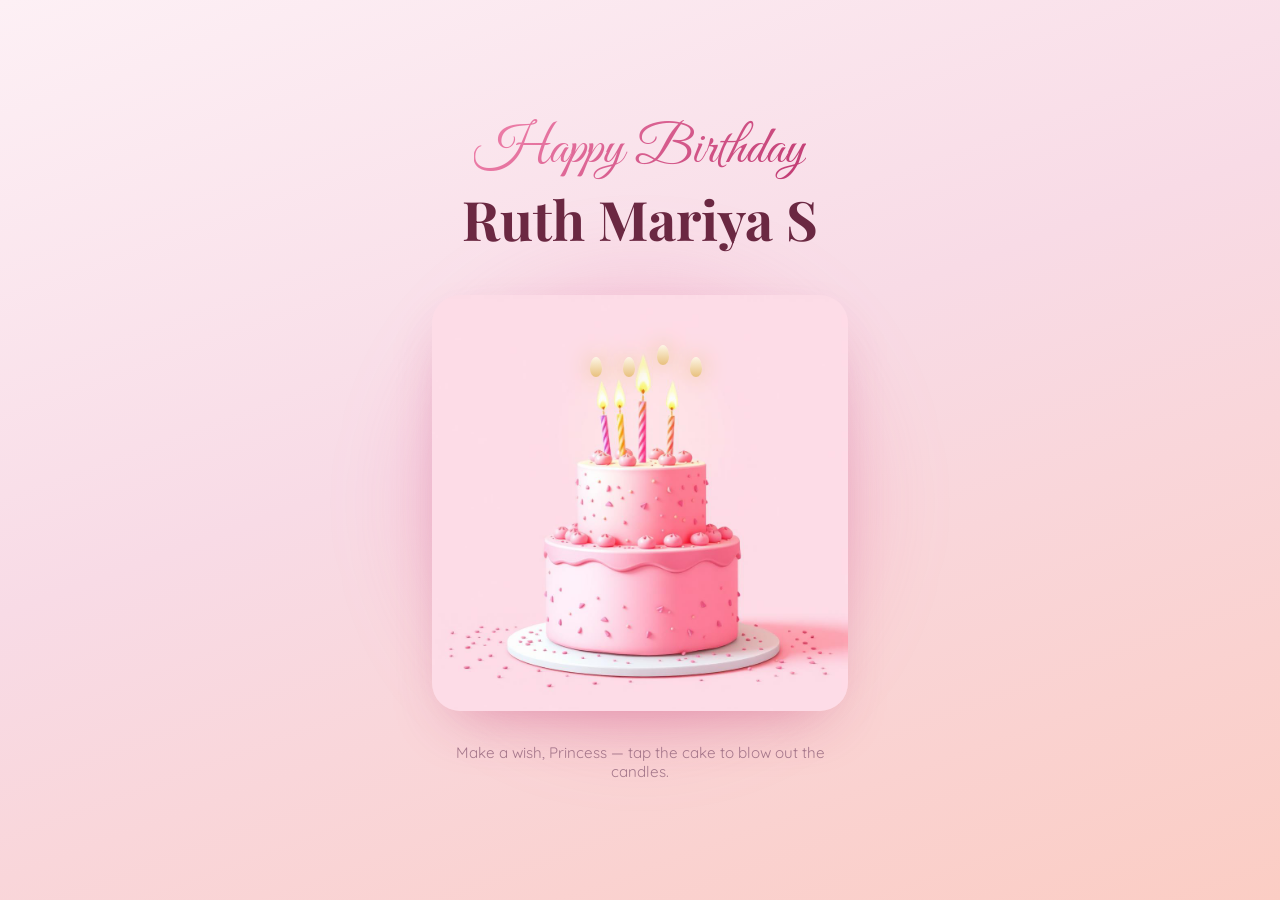
==== commit 13133506: "Update index.html" ====
--- a/index.html
+++ b/index.html
@@ -28,7 +28,7 @@
         <span class="glow"></span>
         <span class="ring"></span>
         <div class="float">
-          <img src="images/cake.jpg" alt="A pink two-tier birthday cake with candles" width="1024" height="1024" />
+          <img src="images/cake.jpg" alt="A pink two-tier birthday cake with candles" />
           <div class="flames" id="flames">
             <span style="left:38%;top:15%"><i class="flame"></i></span>
             <span style="left:46%;top:15%"><i class="flame"></i></span>
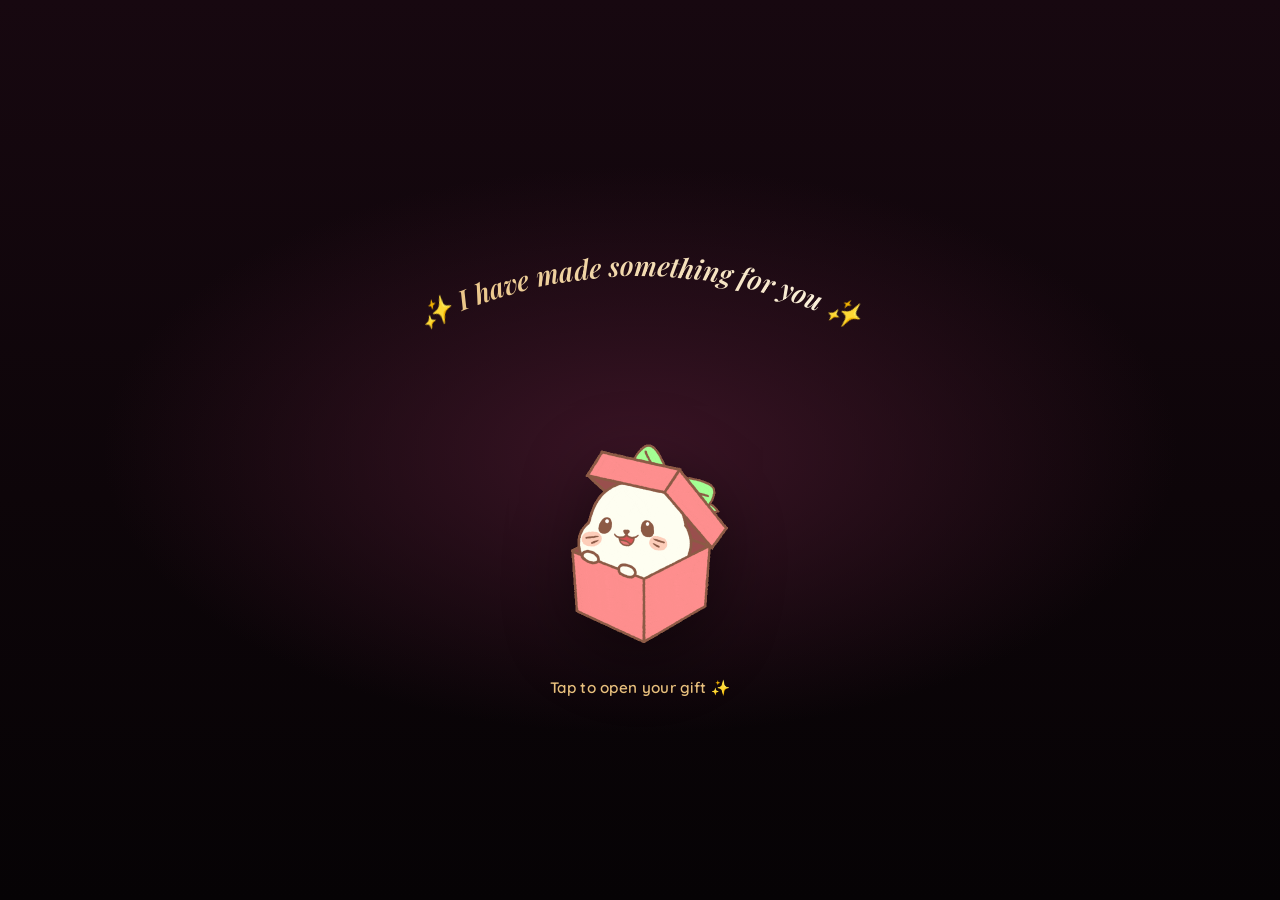
==== commit 4ecefd06: "Add files via upload" ====
--- a/index.html
+++ b/index.html
@@ -19,8 +19,33 @@
   <div id="confetti" class="confetti" aria-hidden="true"></div>
 
   <main>
-    <!-- Scene 0: cake -->
-    <section class="scene active" id="scene-cake">
+    <!-- Scene 0: gift intro -->
+    <section class="scene gift-scene active" id="scene-gift">
+      <div class="sparks" id="sparks" aria-hidden="true"></div>
+      <svg class="gift-title-curve rise" style="animation-delay:.1s" viewBox="0 0 640 190" preserveAspectRatio="xMidYMid meet" xmlns="http://www.w3.org/2000/svg" xmlns:xlink="http://www.w3.org/1999/xlink" role="img" aria-label="I have made something for you">
+        <defs>
+          <path id="giftCurve" d="M 20 170 Q 320 -10 620 170" fill="none" />
+          <linearGradient id="giftGoldGrad" x1="0%" y1="0%" x2="100%" y2="0%">
+            <stop offset="0%" stop-color="#e8c07d" />
+            <stop offset="100%" stop-color="#fdf6e6" />
+          </linearGradient>
+        </defs>
+        <text font-family="'Playfair Display', serif" font-style="italic" font-weight="600" font-size="30" fill="url(#giftGoldGrad)">
+          <textPath href="#giftCurve" xlink:href="#giftCurve" startOffset="50%" text-anchor="middle">✨ I have made something for you ✨</textPath>
+        </text>
+      </svg>
+
+      <button class="gift-btn rise" id="giftBtn" aria-label="Open your gift" style="animation-delay:.25s">
+        <div class="gift-box-float float">
+          <img class="gift-box-img" src="images/gift.gif" alt="Animated pink gift box opening" />
+        </div>
+      </button>
+
+      <p class="hint gold-hint rise" style="animation-delay:.4s">Tap to open your gift ✨</p>
+    </section>
+
+    <!-- Scene 1: cake -->
+    <section class="scene" id="scene-cake">
       <p class="script rose">Happy Birthday</p>
       <h1 class="heading">Ruth Mariya S</h1>
 
--- a/style.css
+++ b/style.css
@@ -7,15 +7,15 @@
   --primary-fg: #fffafc;
   --secondary-fg: #8a4763;
   --muted-fg: #a5798c;
-  --rose: #f083ac;
-  --deep-rose: #c03a72;
+  --rose: #c94f8f;
+  --deep-rose: #8a1743;
   --blush: #fbd7e4;
   --gold: #e8c07d;
   --cream: #fdf6e6;
-  --gradient-dawn: linear-gradient(160deg, #fdf0f5 0%, #f8dbe6 45%, #fbcdc4 100%);
+  --gradient-dawn: linear-gradient(160deg, #f6c6da 0%, #f19dc0 50%, #ec84b0 100%);
   --gradient-rose: linear-gradient(135deg, var(--rose), var(--deep-rose));
   --gradient-gold: linear-gradient(120deg, var(--gold), #fbeecb);
-  --shadow-soft: 0 24px 60px -24px rgba(192, 58, 114, .45);
+  --shadow-soft: 0 24px 60px -24px rgba(138, 23, 67, .45);
   --radius: 1.75rem;
 }
 
@@ -62,6 +62,48 @@
   border-radius: var(--radius);
 }
 
+/* ---------- gift intro ---------- */
+.gift-scene {
+  background: radial-gradient(ellipse 60% 45% at 50% 50%, #3a1425 0%, transparent 70%),
+    linear-gradient(180deg, #170810 0%, #0d0509 55%, #060305 100%);
+}
+.gift-scene .script { text-shadow: 0 0 24px rgba(232, 98, 154, .35); }
+.gift-title-curve { display: block; width: min(92vw, 36rem); height: auto; margin: 0 auto; }
+.gold-hint { margin-top: 1.75rem; color: var(--gold); font-weight: 600; letter-spacing: .02em; }
+
+.sparks { position: absolute; inset: 0; overflow: hidden; pointer-events: none; }
+.spark {
+  position: absolute; bottom: -6vh; border-radius: 50%;
+  background: radial-gradient(circle, #fff6d8, var(--gold));
+  animation: spark-rise linear infinite, spark-pulse ease-in-out infinite;
+}
+.spark.spark-lg { background: radial-gradient(circle, #fffaea, var(--gold) 70%); }
+@keyframes spark-rise {
+  0% { transform: translate3d(0, 0, 0); }
+  100% { transform: translate3d(var(--drift), -115vh, 0); }
+}
+@keyframes spark-pulse {
+  0%, 100% { opacity: .18; box-shadow: 0 0 5px 1px rgba(232, 192, 125, .45); }
+  50% { opacity: 1; box-shadow: 0 0 20px 7px rgba(232, 192, 125, .9); }
+}
+
+.gift-btn { position: relative; margin-top: 2rem; background: none; border: 0; cursor: pointer; }
+.gift-box-img {
+  width: min(60vw, 15rem);
+  filter: drop-shadow(0 18px 34px rgba(0, 0, 0, .45));
+  transition: transform .35s cubic-bezier(.34, 1.56, .64, 1);
+}
+.gift-btn.opened .gift-box-img { transform: scale(1.1); }
+
+/* ---------- scene transition: 4-way split wipe ---------- */
+.quad-wipe { position: fixed; inset: 0; z-index: 70; pointer-events: none; }
+.quad-panel {
+  position: fixed; inset: 0; width: 100%; height: 100%; margin: 0;
+  transition: transform 2.2s cubic-bezier(.76, 0, .24, 1);
+  will-change: transform;
+}
+.quad-wipe.go .quad-panel { transform: translate(var(--tx), var(--ty)); }
+
 /* ---------- cake ---------- */
 .cake-btn { position: relative; margin-top: 2.5rem; background: none; border: 0; cursor: pointer; border-radius: var(--radius); }
 .cake-btn img { width: min(78vw, 26rem); border-radius: var(--radius); box-shadow: var(--shadow-soft); display: block; }
